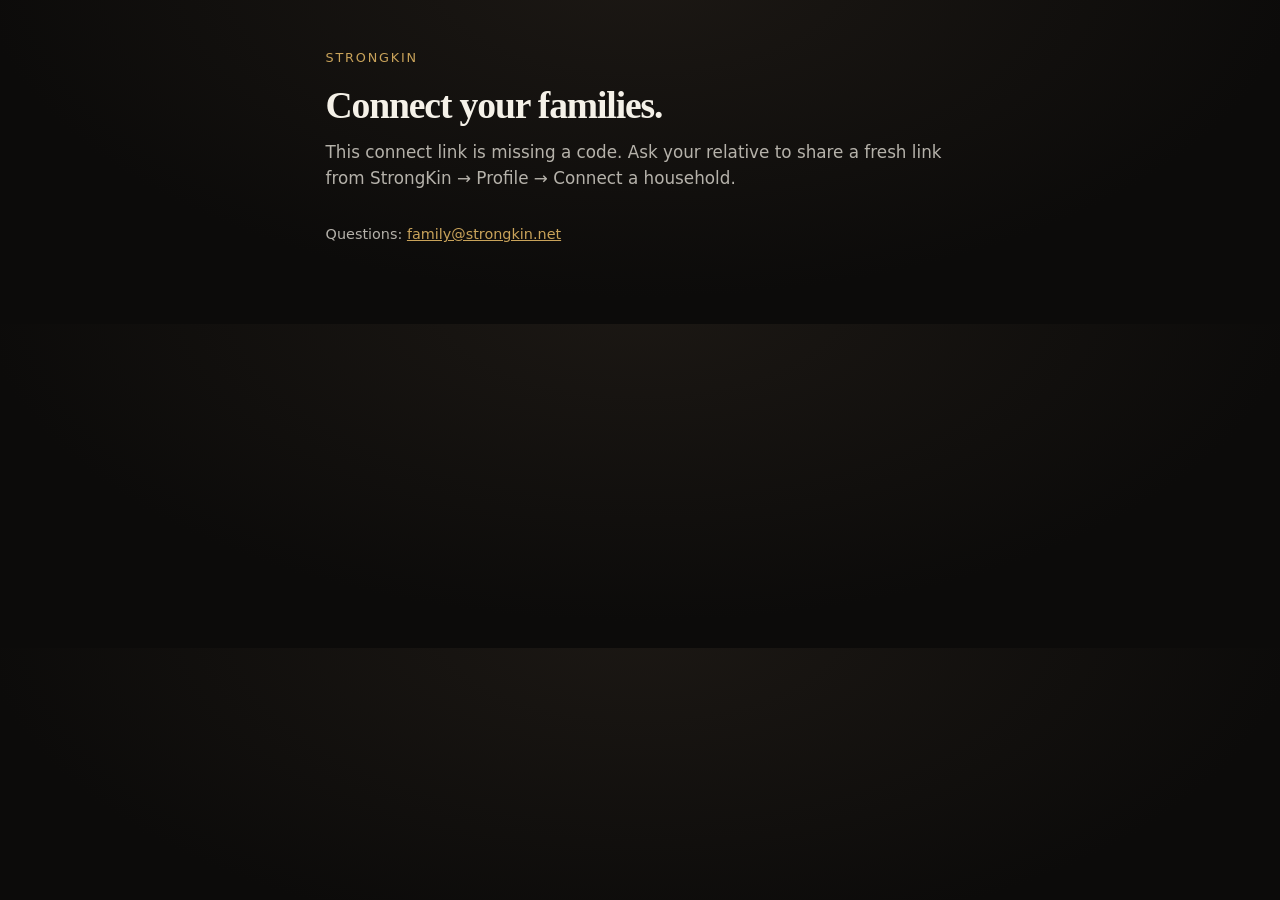
==== join.html @ 397c84c3 "Host the household connect (join) landing page at /join" ====
<!DOCTYPE html>
<html lang="en">
<head>
  <meta charset="utf-8" />
  <meta name="viewport" content="width=device-width, initial-scale=1" />
  <title>StrongKin — Connect families</title>
  <meta name="description" content="Connect your StrongKin household with another family." />
  <meta name="robots" content="noindex" />
  <!-- Moved from the Supabase `join` Edge Function: Supabase rewrites GET text/html on
       *.supabase.co to text/plain, so browsers showed raw markup. The function now
       302-redirects here with the same ?token=. Keep in sync with family-rgb/strongkin. -->
  <style>
    :root {
      --bg: #0c0b0a;
      --surface: #161412;
      --text: #f5f1e8;
      --muted: rgba(245, 241, 232, 0.72);
      --gold: #c9a35a;
      --rule: rgba(201, 163, 90, 0.28);
      --max: 42rem;
    }
    * { box-sizing: border-box; }
    html { color-scheme: dark; }
    body {
      margin: 0;
      font-family: system-ui, -apple-system, "Segoe UI", sans-serif;
      background: radial-gradient(1200px 600px at 50% -10%, #1c1814 0%, var(--bg) 55%);
      color: var(--text);
      line-height: 1.55;
    }
    .wrap { max-width: var(--max); margin: 0 auto; padding: 3rem 1.35rem 4rem; }
    .brand {
      font-size: 0.8rem;
      letter-spacing: 0.14em;
      text-transform: uppercase;
      color: var(--gold);
      margin: 0 0 1rem;
    }
    h1 {
      font-family: "Iowan Old Style", "Palatino Linotype", Palatino, Georgia, serif;
      font-weight: 700;
      font-size: clamp(1.85rem, 4vw, 2.35rem);
      letter-spacing: -0.03em;
      line-height: 1.15;
      margin: 0 0 0.75rem;
    }
    .lead { color: var(--muted); font-size: 1.05rem; margin: 0 0 1.5rem; }
    .status {
      font-family: system-ui, -apple-system, sans-serif;
      color: var(--muted);
      font-size: 0.95rem;
      margin: 0 0 1.5rem;
    }
    .step {
      background: var(--surface);
      border: 1px solid var(--rule);
      border-radius: 14px;
      padding: 1.1rem 1.15rem 1.2rem;
      margin: 0 0 0.85rem;
    }
    .step-num {
      font-family: system-ui, -apple-system, sans-serif;
      font-size: 0.75rem;
      letter-spacing: 0.1em;
      text-transform: uppercase;
      color: var(--gold);
      margin: 0 0 0.4rem;
    }
    .step h2 {
      font-family: system-ui, -apple-system, sans-serif;
      font-size: 1.05rem;
      margin: 0 0 0.45rem;
    }
    .step p {
      margin: 0 0 0.9rem;
      color: var(--muted);
      font-size: 0.95rem;
    }
    .btn {
      display: inline-block;
      font-family: system-ui, -apple-system, sans-serif;
      font-weight: 700;
      font-size: 0.95rem;
      padding: 0.75rem 1.15rem;
      border-radius: 12px;
      background: var(--gold);
      color: #0c0b0a !important;
      text-decoration: none !important;
      border: none;
      cursor: pointer;
    }
    .btn:hover { opacity: 0.92; text-decoration: none !important; }
    .btn-secondary {
      background: transparent;
      color: var(--gold) !important;
      border: 1px solid var(--rule);
    }
    .token-box {
      font-family: ui-monospace, SFMono-Regular, Menlo, monospace;
      font-size: 0.85rem;
      letter-spacing: 0.06em;
      word-break: break-all;
      background: #0c0b0a;
      border: 1px solid var(--rule);
      border-radius: 10px;
      padding: 0.75rem 0.85rem;
      color: var(--text);
      margin: 0 0 0.75rem;
    }
    .hidden { display: none !important; }
    .foot { margin-top: 2rem; color: var(--muted); font-size: 0.9rem; }
    .foot a { color: var(--gold); }
  </style>
</head>
<body>
  <main class="wrap">
    <p class="brand">StrongKin</p>
    <h1>Connect your families.</h1>

    <div id="missing" class="hidden">
      <p class="lead">This connect link is missing a code. Ask your relative to share a fresh link from StrongKin → Profile → Connect a household.</p>
      <p class="foot">Questions: <a href="mailto:family@strongkin.net">family@strongkin.net</a></p>
    </div>

    <div id="opening" class="hidden">
      <p class="lead">Opening StrongKin…</p>
      <p class="status">If nothing happens, install options will appear in a moment.</p>
    </div>

    <div id="fallback" class="hidden">
      <p class="lead">Install StrongKin, then connect your households with this same link.</p>

      <div class="step">
        <p class="step-num">Step 1</p>
        <h2>Get StrongKin</h2>
        <p>Install the beta on your iPhone via TestFlight.</p>
        <a class="btn" href="https://testflight.apple.com/join/8mdMA8gv">Get StrongKin</a>
      </div>

      <div class="step">
        <p class="step-num">Step 2</p>
        <h2>Already installed it?</h2>
        <p>Tap below to connect your families. Keep this page open — the connect code stays in the URL.</p>
        <p class="token-box" id="tokenDisplay"></p>
        <a class="btn btn-secondary" id="openAppBtn" href="strongkin://connect-household">Tap here to connect your families</a>
        <p class="status" style="margin-top: 0.85rem; margin-bottom: 0;">
          Or in StrongKin: Profile → Connect a household → paste the code from the URL after <code>token=</code>.
        </p>
      </div>

      <p class="foot">Questions: <a href="mailto:family@strongkin.net">family@strongkin.net</a></p>
    </div>
  </main>
  <script>
    (function () {
      var token = (new URLSearchParams(window.location.search).get('token') || '').trim();
      var missing = document.getElementById('missing');
      var opening = document.getElementById('opening');
      var fallback = document.getElementById('fallback');
      var openAppBtn = document.getElementById('openAppBtn');
      var tokenDisplay = document.getElementById('tokenDisplay');
      var OPEN_TIMEOUT_MS = 1600;

      function schemeUrl(t) {
        return 'strongkin://connect-household?token=' + encodeURIComponent(t);
      }

      function showFallback() {
        if (opening) opening.classList.add('hidden');
        if (fallback) fallback.classList.remove('hidden');
      }

      if (!token) {
        if (opening) opening.classList.add('hidden');
        if (fallback) fallback.classList.add('hidden');
        if (missing) missing.classList.remove('hidden');
        return;
      }

      var deepLink = schemeUrl(token);
      if (openAppBtn) openAppBtn.href = deepLink;
      if (tokenDisplay) tokenDisplay.textContent = token;

      if (opening) opening.classList.remove('hidden');
      if (fallback) fallback.classList.add('hidden');
      window.location.href = deepLink;
      window.setTimeout(showFallback, OPEN_TIMEOUT_MS);
    })();
  </script>
</body>
</html>
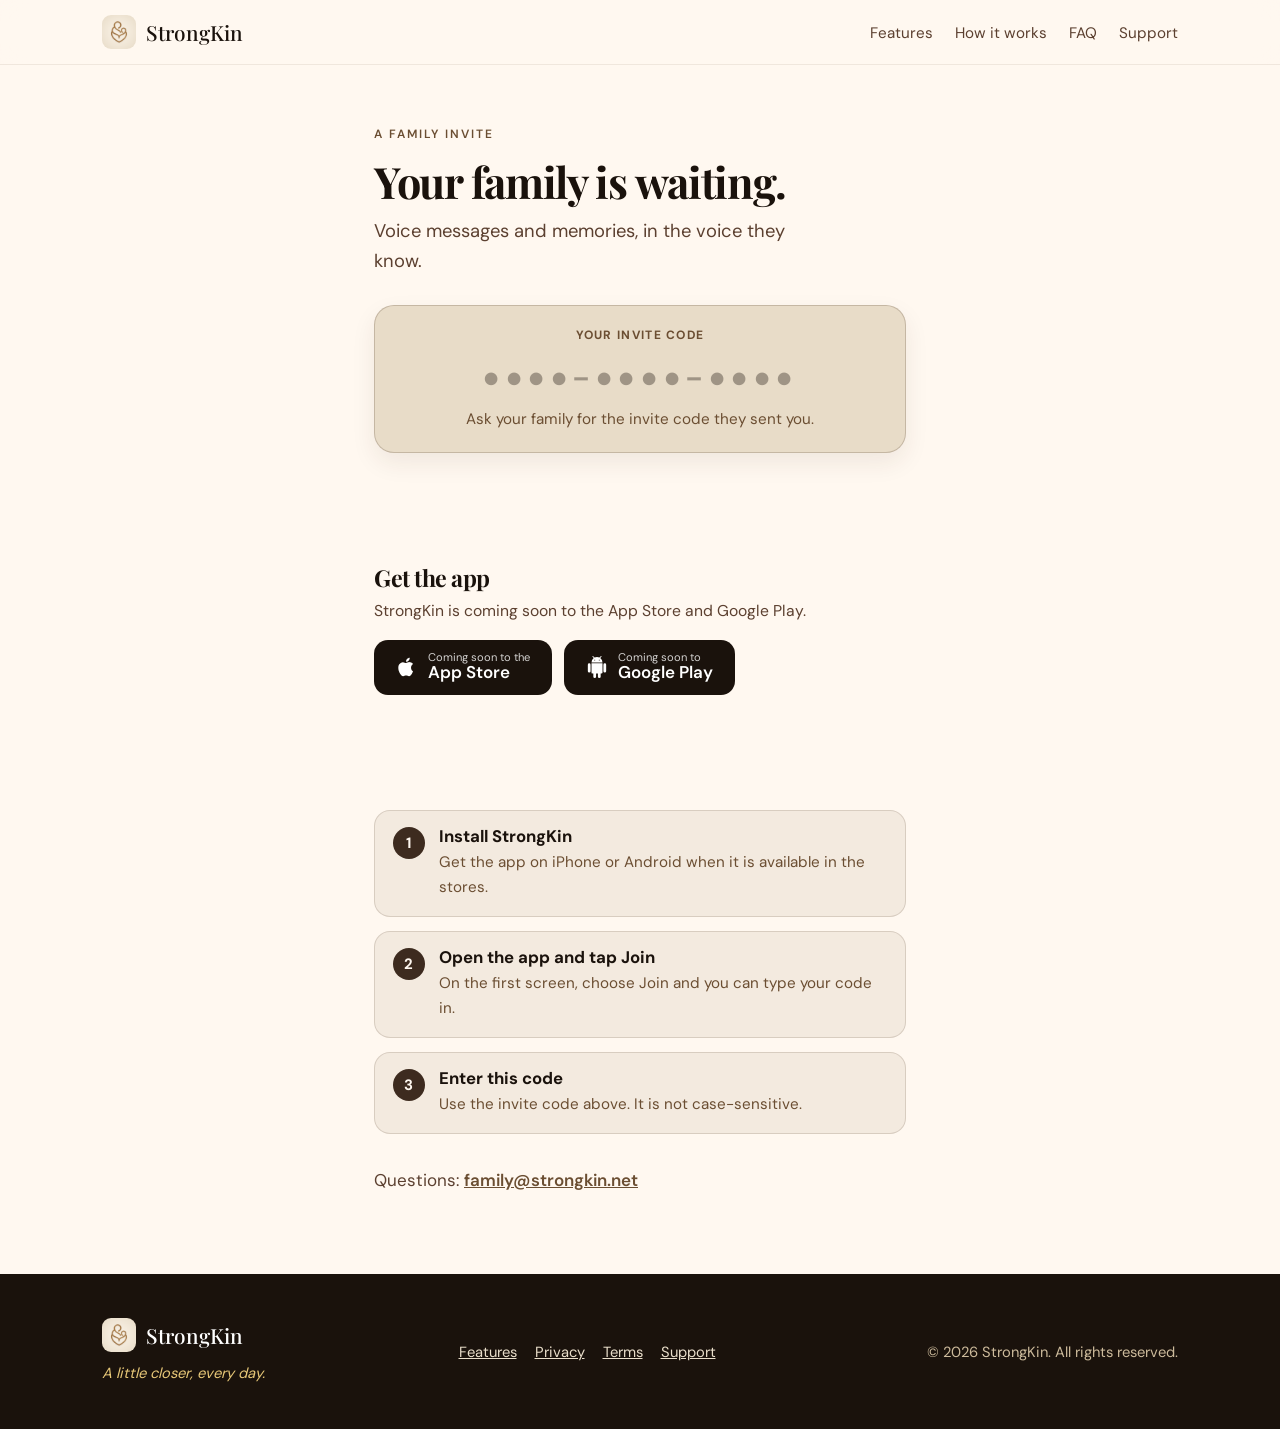
==== commit 5668f8f4: "Redesign /join as a family invite page and refresh app previews Turn /join into a family-invite land" ====
--- a/join.html
+++ b/join.html
@@ -1,190 +1,119 @@
-<!DOCTYPE html>
+<!doctype html>
 <html lang="en">
 <head>
-  <meta charset="utf-8" />
-  <meta name="viewport" content="width=device-width, initial-scale=1" />
-  <title>StrongKin — Connect families</title>
-  <meta name="description" content="Connect your StrongKin household with another family." />
-  <meta name="robots" content="noindex" />
-  <!-- Moved from the Supabase `join` Edge Function: Supabase rewrites GET text/html on
-       *.supabase.co to text/plain, so browsers showed raw markup. The function now
-       302-redirects here with the same ?token=. Keep in sync with family-rgb/strongkin. -->
-  <style>
-    :root {
-      --bg: #0c0b0a;
-      --surface: #161412;
-      --text: #f5f1e8;
-      --muted: rgba(245, 241, 232, 0.72);
-      --gold: #c9a35a;
-      --rule: rgba(201, 163, 90, 0.28);
-      --max: 42rem;
-    }
-    * { box-sizing: border-box; }
-    html { color-scheme: dark; }
-    body {
-      margin: 0;
-      font-family: system-ui, -apple-system, "Segoe UI", sans-serif;
-      background: radial-gradient(1200px 600px at 50% -10%, #1c1814 0%, var(--bg) 55%);
-      color: var(--text);
-      line-height: 1.55;
-    }
-    .wrap { max-width: var(--max); margin: 0 auto; padding: 3rem 1.35rem 4rem; }
-    .brand {
-      font-size: 0.8rem;
-      letter-spacing: 0.14em;
-      text-transform: uppercase;
-      color: var(--gold);
-      margin: 0 0 1rem;
-    }
-    h1 {
-      font-family: "Iowan Old Style", "Palatino Linotype", Palatino, Georgia, serif;
-      font-weight: 700;
-      font-size: clamp(1.85rem, 4vw, 2.35rem);
-      letter-spacing: -0.03em;
-      line-height: 1.15;
-      margin: 0 0 0.75rem;
-    }
-    .lead { color: var(--muted); font-size: 1.05rem; margin: 0 0 1.5rem; }
-    .status {
-      font-family: system-ui, -apple-system, sans-serif;
-      color: var(--muted);
-      font-size: 0.95rem;
-      margin: 0 0 1.5rem;
-    }
-    .step {
-      background: var(--surface);
-      border: 1px solid var(--rule);
-      border-radius: 14px;
-      padding: 1.1rem 1.15rem 1.2rem;
-      margin: 0 0 0.85rem;
-    }
-    .step-num {
-      font-family: system-ui, -apple-system, sans-serif;
-      font-size: 0.75rem;
-      letter-spacing: 0.1em;
-      text-transform: uppercase;
-      color: var(--gold);
-      margin: 0 0 0.4rem;
-    }
-    .step h2 {
-      font-family: system-ui, -apple-system, sans-serif;
-      font-size: 1.05rem;
-      margin: 0 0 0.45rem;
-    }
-    .step p {
-      margin: 0 0 0.9rem;
-      color: var(--muted);
-      font-size: 0.95rem;
-    }
-    .btn {
-      display: inline-block;
-      font-family: system-ui, -apple-system, sans-serif;
-      font-weight: 700;
-      font-size: 0.95rem;
-      padding: 0.75rem 1.15rem;
-      border-radius: 12px;
-      background: var(--gold);
-      color: #0c0b0a !important;
-      text-decoration: none !important;
-      border: none;
-      cursor: pointer;
-    }
-    .btn:hover { opacity: 0.92; text-decoration: none !important; }
-    .btn-secondary {
-      background: transparent;
-      color: var(--gold) !important;
-      border: 1px solid var(--rule);
-    }
-    .token-box {
-      font-family: ui-monospace, SFMono-Regular, Menlo, monospace;
-      font-size: 0.85rem;
-      letter-spacing: 0.06em;
-      word-break: break-all;
-      background: #0c0b0a;
-      border: 1px solid var(--rule);
-      border-radius: 10px;
-      padding: 0.75rem 0.85rem;
-      color: var(--text);
-      margin: 0 0 0.75rem;
-    }
-    .hidden { display: none !important; }
-    .foot { margin-top: 2rem; color: var(--muted); font-size: 0.9rem; }
-    .foot a { color: var(--gold); }
-  </style>
+  <meta charset="utf-8">
+  <meta name="viewport" content="width=device-width,initial-scale=1">
+  <title>StrongKin — Join your family</title>
+  <meta name="description" content="You’ve been invited to a StrongKin family. Install the app, tap Join, and enter your invite code.">
+  <meta name="robots" content="noindex">
+  <meta name="theme-color" content="#FFF8F0">
+  <link rel="canonical" href="https://www.strongkin.com/join">
+  <meta property="og:type" content="website">
+  <meta property="og:site_name" content="StrongKin">
+  <meta property="og:title" content="StrongKin — Join your family">
+  <meta property="og:description" content="You’ve been invited to a StrongKin family. Install the app, tap Join, and enter your invite code.">
+  <meta property="og:url" content="https://www.strongkin.com/join">
+  <meta property="og:image" content="https://www.strongkin.com/assets/img/og.jpg">
+  <meta name="twitter:card" content="summary_large_image">
+  <link rel="icon" type="image/png" sizes="32x32" href="assets/img/favicon-rr-32.png?v=3">
+  <link rel="icon" type="image/png" sizes="48x48" href="assets/img/favicon-rr-48.png?v=3">
+  <link rel="icon" type="image/png" sizes="192x192" href="assets/img/favicon-rr-192.png?v=3">
+  <link rel="apple-touch-icon" href="assets/img/icon-180.png">
+  <link rel="preload" href="assets/fonts/PlayfairDisplay_500Medium.woff" as="font" type="font/woff" crossorigin>
+  <link rel="stylesheet" href="assets/site.css">
+  <!-- Family invite landing. The join Edge Function still 302-redirects here with ?token=.
+       Display the code; do not auto-open the held-off household-connect deep link. -->
 </head>
-<body>
-  <main class="wrap">
-    <p class="brand">StrongKin</p>
-    <h1>Connect your families.</h1>
+<body class="join-page">
+  <a class="skip" href="#main">Skip to content</a>
+  <header class="top"><div class="wrap"><a class="brand" href="index.html"><img src="assets/img/icon-180.png" alt="" width="34" height="34">StrongKin</a>
+  <nav class="links" aria-label="Main"><a class="opt" href="index.html#features">Features</a><a class="opt" href="index.html#how">How it works</a><a href="index.html#faq">FAQ</a><a href="support.html">Support</a></nav></div></header>
 
-    <div id="missing" class="hidden">
-      <p class="lead">This connect link is missing a code. Ask your relative to share a fresh link from StrongKin → Profile → Connect a household.</p>
-      <p class="foot">Questions: <a href="mailto:family@strongkin.net">family@strongkin.net</a></p>
-    </div>
+  <main id="main" class="join-main">
+    <div class="wrap join-wrap">
+      <p class="eyebrow">A family invite</p>
+      <h1>Your family is waiting.</h1>
+      <p class="join-lead">Voice messages and memories, in the voice they know.</p>
 
-    <div id="opening" class="hidden">
-      <p class="lead">Opening StrongKin…</p>
-      <p class="status">If nothing happens, install options will appear in a moment.</p>
-    </div>
-
-    <div id="fallback" class="hidden">
-      <p class="lead">Install StrongKin, then connect your households with this same link.</p>
-
-      <div class="step">
-        <p class="step-num">Step 1</p>
-        <h2>Get StrongKin</h2>
-        <p>Install the beta on your iPhone via TestFlight.</p>
-        <a class="btn" href="https://testflight.apple.com/join/8mdMA8gv">Get StrongKin</a>
+      <div class="join-code-card">
+        <p class="join-code-label">Your invite code</p>
+        <p class="join-code" id="tokenDisplay">••••-••••-••••</p>
+        <p class="join-code-note" id="codeNote">Ask your family for the invite code they sent you.</p>
       </div>
 
-      <div class="step">
-        <p class="step-num">Step 2</p>
-        <h2>Already installed it?</h2>
-        <p>Tap below to connect your families. Keep this page open — the connect code stays in the URL.</p>
-        <p class="token-box" id="tokenDisplay"></p>
-        <a class="btn btn-secondary" id="openAppBtn" href="strongkin://connect-household">Tap here to connect your families</a>
-        <p class="status" style="margin-top: 0.85rem; margin-bottom: 0;">
-          Or in StrongKin: Profile → Connect a household → paste the code from the URL after <code>token=</code>.
-        </p>
-      </div>
+      <section class="join-get" aria-labelledby="get-app-heading">
+        <h2 id="get-app-heading">Get the app</h2>
+        <p class="join-soon-note">StrongKin is coming soon to the App Store and Google Play.</p>
+        <div class="badges">
+          <a class="badge-soon" href="https://apps.apple.com/app/id6790014699" aria-label="App Store listing — coming soon">
+            <svg viewBox="0 0 24 24" aria-hidden="true"><path d="M16.4 12.6c0-2.6 2.1-3.8 2.2-3.9-1.2-1.8-3.1-2-3.7-2-1.6-.2-3.1.9-3.9.9-.8 0-2-.9-3.4-.9-1.7 0-3.3 1-4.2 2.6-1.8 3.1-.5 7.7 1.3 10.2.8 1.2 1.8 2.6 3.1 2.5 1.3-.1 1.7-.8 3.2-.8s1.9.8 3.2.8c1.3 0 2.2-1.2 3-2.5 1-1.4 1.3-2.7 1.4-2.8-.1 0-2.2-.8-2.2-4.1zM13.9 4.9c.7-.8 1.2-2 1-3.1-1 0-2.2.7-2.9 1.5-.6.7-1.2 1.9-1 3 1.1.1 2.2-.6 2.9-1.4z"/></svg>
+            <span><small>Coming soon to the</small>App Store</span>
+          </a>
+          <a class="badge-soon" href="https://play.google.com/store/apps/details?id=com.strongkin.app" aria-label="Google Play listing — coming soon">
+            <svg viewBox="0 0 24 24" aria-hidden="true"><path d="M6 18c0 .55.45 1 1 1h1v3.5a1.5 1.5 0 003 0V19h2v3.5a1.5 1.5 0 003 0V19h1c.55 0 1-.45 1-1V8H6v10zM3.5 8A1.5 1.5 0 002 9.5v7a1.5 1.5 0 003 0v-7A1.5 1.5 0 003.5 8zm17 0A1.5 1.5 0 0019 9.5v7a1.5 1.5 0 003 0v-7A1.5 1.5 0 0020.5 8zm-4.97-5.84l1.3-1.3a.5.5 0 10-.71-.71l-1.48 1.48A5.9 5.9 0 0012 1c-.96 0-1.86.23-2.66.63L7.85.15a.5.5 0 10-.71.71l1.31 1.31A5.97 5.97 0 006 7h12a5.97 5.97 0 00-2.47-4.84zM10 5H9V4h1v1zm5 0h-1V4h1v1z"/></svg>
+            <span><small>Coming soon to</small>Google Play</span>
+          </a>
+        </div>
+      </section>
 
-      <p class="foot">Questions: <a href="mailto:family@strongkin.net">family@strongkin.net</a></p>
+      <ol class="join-steps">
+        <li>
+          <span class="join-step-num">1</span>
+          <div>
+            <h2>Install StrongKin</h2>
+            <p>Get the app on iPhone or Android when it is available in the stores.</p>
+          </div>
+        </li>
+        <li>
+          <span class="join-step-num">2</span>
+          <div>
+            <h2>Open the app and tap Join</h2>
+            <p>On the first screen, choose Join and you can type your code in.</p>
+          </div>
+        </li>
+        <li>
+          <span class="join-step-num">3</span>
+          <div>
+            <h2>Enter this code</h2>
+            <p>Use the invite code above. It is not case-sensitive.</p>
+          </div>
+        </li>
+      </ol>
+
+      <p class="join-foot">Questions: <a href="mailto:family@strongkin.net">family@strongkin.net</a></p>
     </div>
   </main>
+
+  <footer><div class="wrap"><div><a class="brand" href="index.html"><img src="assets/img/icon-180.png" alt="" width="34" height="34">StrongKin</a><p style="margin:.6em 0 0"><em style="color:#E8C878">A little closer, every day.</em></p></div>
+  <nav aria-label="Footer"><a href="index.html#features">Features</a><a href="privacy.html">Privacy</a><a href="terms.html">Terms</a><a href="support.html">Support</a></nav><p style="margin:0">&copy; 2026 StrongKin. All rights reserved.</p></div></footer>
+  <script src="assets/site.js" defer></script>
   <script>
     (function () {
-      var token = (new URLSearchParams(window.location.search).get('token') || '').trim();
-      var missing = document.getElementById('missing');
-      var opening = document.getElementById('opening');
-      var fallback = document.getElementById('fallback');
-      var openAppBtn = document.getElementById('openAppBtn');
-      var tokenDisplay = document.getElementById('tokenDisplay');
-      var OPEN_TIMEOUT_MS = 1600;
+      var raw = (new URLSearchParams(window.location.search).get('token') || '').trim();
+      var display = document.getElementById('tokenDisplay');
+      var note = document.getElementById('codeNote');
+      var card = document.querySelector('.join-code-card');
 
-      function schemeUrl(t) {
-        return 'strongkin://connect-household?token=' + encodeURIComponent(t);
+      function formatInviteCode(value) {
+        var chars = String(value || '').toUpperCase().replace(/[^A-Z0-9]/g, '');
+        if (!chars) return '';
+        var groups = [];
+        for (var i = 0; i < chars.length; i += 4) groups.push(chars.slice(i, i + 4));
+        return groups.join('-');
       }
 
-      function showFallback() {
-        if (opening) opening.classList.add('hidden');
-        if (fallback) fallback.classList.remove('hidden');
-      }
-
-      if (!token) {
-        if (opening) opening.classList.add('hidden');
-        if (fallback) fallback.classList.add('hidden');
-        if (missing) missing.classList.remove('hidden');
+      if (!raw) {
+        if (display) display.textContent = '••••-••••-••••';
+        if (note) note.textContent = 'Ask your family for the invite code they sent you.';
+        if (card) card.classList.add('is-empty');
         return;
       }
 
-      var deepLink = schemeUrl(token);
-      if (openAppBtn) openAppBtn.href = deepLink;
-      if (tokenDisplay) tokenDisplay.textContent = token;
-
-      if (opening) opening.classList.remove('hidden');
-      if (fallback) fallback.classList.add('hidden');
-      window.location.href = deepLink;
-      window.setTimeout(showFallback, OPEN_TIMEOUT_MS);
+      var compact = raw.toUpperCase().replace(/[^A-Z0-9]/g, '');
+      var shown = compact.length >= 8 && compact.length <= 16 ? formatInviteCode(raw) : raw;
+      if (display) display.textContent = shown;
+      if (note) note.textContent = 'Keep this page handy — you’ll type this code in the app.';
+      if (card) card.classList.remove('is-empty');
     })();
   </script>
 </body>
--- a/assets/site.css
+++ b/assets/site.css
@@ -0,0 +1,309 @@
+@font-face{font-family:"Playfair Display";src:url(fonts/PlayfairDisplay_500Medium.woff) format("woff");font-weight:500;font-display:swap}
+@font-face{font-family:"Playfair Display";src:url(fonts/PlayfairDisplay_500Medium_Italic.woff) format("woff");font-weight:500;font-style:italic;font-display:swap}
+@font-face{font-family:"DM Sans";src:url(fonts/DMSans_400Regular.woff) format("woff");font-weight:400;font-display:swap}
+@font-face{font-family:"DM Sans";src:url(fonts/DMSans_600SemiBold.woff) format("woff");font-weight:600;font-display:swap}
+:root{--cream:#FFF8F0;--paper:#F3EADF;--sand:#E8DCC8;--brown:#6B4E32;--cocoa:#3D2818;--ink:#1A120C;--gold:#C9A84C;--gold-l:#E8C878;--muted:#5C4030;--r:22px}
+*{box-sizing:border-box}html{scroll-behavior:smooth}
+body{margin:0;background:var(--cream);color:var(--cocoa);font:400 17px/1.65 "DM Sans",system-ui,sans-serif;-webkit-font-smoothing:antialiased}
+img{max-width:100%;height:auto;display:block}
+h1,h2,h3{font-family:"Playfair Display",Georgia,serif;font-weight:500;color:var(--ink);line-height:1.15;margin:0 0 .5em}
+h1{font-size:clamp(2.4rem,6vw,4rem)}h2{font-size:clamp(1.9rem,4vw,2.7rem)}h3{font-size:1.3rem}
+em{font-style:italic;color:var(--brown)}
+a{color:var(--brown)}a:focus-visible,button:focus-visible,summary:focus-visible{outline:3px solid var(--gold);outline-offset:3px;border-radius:6px}
+.wrap{max-width:1120px;margin:0 auto;padding:0 22px}
+.skip{position:absolute;left:-999px}.skip:focus{left:12px;top:12px;background:#fff;padding:8px 12px;z-index:9}
+header.top{position:sticky;top:0;z-index:5;background:rgba(255,248,240,.88);backdrop-filter:blur(12px);border-bottom:1px solid rgba(107,78,50,.1)}
+header.top .wrap{display:flex;align-items:center;justify-content:space-between;height:64px}
+.brand{display:flex;gap:10px;align-items:center;text-decoration:none;color:var(--ink);font:500 1.3rem "Playfair Display",serif}
+.brand img{width:34px;height:34px;border-radius:9px}
+nav.links a{margin-left:22px;text-decoration:none;font-size:.95rem;color:var(--muted)}
+nav.links a:hover{color:var(--ink)}
+@media(max-width:700px){nav.links a.opt{display:none}}
+.eyebrow{text-transform:uppercase;letter-spacing:.16em;font-size:.75rem;font-weight:600;color:var(--brown)}
+.btn{display:inline-flex;align-items:center;gap:10px;background:var(--ink);color:#fff;text-decoration:none;padding:12px 22px;border-radius:14px;font-weight:600;transition:transform .2s}
+.btn:hover{transform:translateY(-2px)}
+.btn svg{width:22px;height:22px;fill:#fff}.btn small{display:block;font-size:.7rem;font-weight:400;opacity:.8;line-height:1}.btn span{line-height:1.15;text-align:left}
+.hero{padding:56px 0 72px;background:radial-gradient(ellipse at 80% 20%,#F7E7C6 0,transparent 60%)}
+.hero .wrap{display:grid;grid-template-columns:1.05fr .95fr;gap:48px;align-items:center}
+.hero p.lead{font-size:1.2rem;color:var(--muted);max-width:32em}
+.hero .tag{font:italic 500 1.35rem "Playfair Display",serif;color:var(--brown);margin:0 0 18px}
+.hero-art{position:relative}
+.hero-art .photo{border-radius:28px;box-shadow:0 30px 60px -20px rgba(61,40,24,.45);aspect-ratio:4/5;object-fit:cover;width:82%;margin-left:auto}
+.hero-art .phone-slot .phone{width:280px}@media(max-width:860px){.hero-art .phone-slot{transform:scale(.6)!important}}
+@media(max-width:860px){.hero .wrap{grid-template-columns:1fr}.hero-art{max-width:460px;margin:20px auto 0}}
+section{padding:80px 0}
+.center{text-align:center;max-width:640px;margin:0 auto 44px}
+.center p{color:var(--muted)}
+.intro{background:var(--paper)}
+.split{display:grid;grid-template-columns:1fr 1fr;gap:48px;align-items:center}
+.split img{border-radius:var(--r);box-shadow:0 20px 40px -20px rgba(61,40,24,.4)}
+@media(max-width:800px){.split{grid-template-columns:1fr}}
+.grid{display:grid;grid-template-columns:repeat(auto-fit,minmax(260px,1fr));gap:20px}
+.card{background:#fff;border:1px solid rgba(107,78,50,.12);border-radius:var(--r);padding:26px;box-shadow:0 8px 24px -18px rgba(61,40,24,.4)}
+.card .ic{width:44px;height:44px;border-radius:50%;background:linear-gradient(135deg,var(--gold-l),var(--gold));display:grid;place-items:center;margin-bottom:14px;font-size:20px}
+.card p{margin:0;color:var(--muted);font-size:.98rem}
+.card.img{padding:0;overflow:hidden}.card.img img{aspect-ratio:3/2;object-fit:cover;width:100%}.card.img div{padding:22px 24px}
+.steps{counter-reset:s;display:grid;grid-template-columns:repeat(auto-fit,minmax(240px,1fr));gap:28px;list-style:none;padding:0;margin:0}
+.steps li{counter-increment:s;padding-top:8px}
+.steps li::before{content:counter(s);display:grid;place-items:center;width:46px;height:46px;border-radius:50%;border:1.5px solid var(--gold);font:500 1.3rem "Playfair Display",serif;color:var(--brown);margin-bottom:14px}
+.steps p{color:var(--muted);margin:0}
+.dark{background:linear-gradient(180deg,#2A1E14,#1A120C);color:#EADFCB}
+.dark h2,.dark h3{color:#FFF8F0}.dark .center p{color:#CDBB9C}.dark .eyebrow{color:var(--gold-l)}
+.phones{display:flex;gap:34px;justify-content:center;flex-wrap:wrap}
+.phones figure{margin:0;text-align:center}.phones figcaption{margin-top:16px;color:#CDBB9C;font-size:.92rem}
+/* phone frame */
+.phone{width:280px;aspect-ratio:9/19.5;border-radius:44px;background:#0b0806;padding:10px;box-shadow:0 30px 60px -20px rgba(0,0,0,.6),inset 0 0 0 2px #3a2c20}
+.screen{position:relative;height:100%;border-radius:35px;overflow:hidden;background:var(--cream);color:var(--cocoa);font-size:12px;line-height:1.4;text-align:left}
+.screen .island{position:absolute;top:9px;left:50%;transform:translateX(-50%);width:84px;height:24px;background:#000;border-radius:14px;z-index:3}
+.screen .sb{display:flex;justify-content:space-between;padding:12px 24px 0;font-weight:600;font-size:12px;height:40px;position:relative;z-index:2}
+.screen .pad{padding:4px 16px}
+.screen h4{font:500 20px "Playfair Display",serif;margin:2px 0 10px;color:var(--ink)}
+.screen .sm{font-size:10px;letter-spacing:.12em;text-transform:uppercase;color:var(--brown);font-weight:600}
+.mcard{background:#fff;border-radius:16px;overflow:hidden;box-shadow:0 6px 16px -10px rgba(61,40,24,.5);margin-bottom:10px}
+.mcard img{width:100%;height:96px;object-fit:cover}
+.mcard .b{padding:9px 11px}.mcard .t{font:500 14px "Playfair Display",serif;color:var(--ink)}
+.pill{display:inline-block;background:var(--ink);color:#fff;border-radius:20px;padding:5px 12px;font-size:10.5px;font-weight:600;margin-top:6px}
+.row{display:flex;gap:8px;align-items:center;background:#fff;border-radius:14px;padding:8px 10px;margin-bottom:8px;box-shadow:0 4px 12px -10px rgba(61,40,24,.6)}
+.row img{width:38px;height:38px;border-radius:10px;object-fit:cover}
+.play{width:26px;height:26px;border-radius:50%;background:var(--gold);display:grid;place-items:center;color:#fff;font-size:10px;margin-left:auto;flex:none}
+.wave{display:flex;gap:2px;align-items:center;height:16px}.wave i{width:2px;background:var(--brown);border-radius:2px;opacity:.6}
+.tabbar{position:absolute;bottom:0;left:0;right:0;height:58px;background:rgba(255,248,240,.96);border-top:1px solid #eadfcb;display:flex;justify-content:space-around;align-items:center;font-size:9.5px;color:#9a8466}
+.tabbar b{color:var(--ink);font-weight:600}
+.hdr{position:relative;height:150px;margin-top:-40px}.hdr img{width:100%;height:100%;object-fit:cover}
+.hdr::after{content:"";position:absolute;inset:0;background:linear-gradient(180deg,rgba(0,0,0,.05),rgba(255,248,240,1))}
+.hdr h4{position:absolute;bottom:4px;left:16px;z-index:2}
+.ow{display:grid;grid-template-columns:1fr 1fr;gap:8px}
+.ow div{background:#fff;border-radius:14px;overflow:hidden;font:500 12px "Playfair Display",serif;color:var(--ink);box-shadow:0 4px 12px -10px rgba(61,40,24,.6)}
+.ow img{height:70px;width:100%;object-fit:cover}.ow span{display:block;padding:6px 8px}
+/* faq */
+details{border-bottom:1px solid rgba(107,78,50,.18);padding:18px 0}
+summary{cursor:pointer;font:500 1.15rem "Playfair Display",serif;color:var(--ink);list-style:none;display:flex;justify-content:space-between;gap:12px}
+summary::after{content:"+";color:var(--gold);font-size:1.4rem;line-height:1}details[open] summary::after{content:"–"}
+details p{color:var(--muted);margin:.7em 0 0}
+.faq{max-width:760px;margin:0 auto}
+.cta{text-align:center;background:var(--paper)}
+.cta img{width:84px;margin:0 auto 18px;border-radius:20px;box-shadow:0 12px 24px -12px rgba(61,40,24,.5)}
+footer{background:var(--ink);color:#CDBB9C;padding:44px 0;font-size:.92rem}
+footer .wrap{display:flex;flex-wrap:wrap;gap:20px;justify-content:space-between;align-items:center}
+footer a{color:#EADFCB;margin-right:18px}footer .brand{color:#fff}
+.doc{max-width:760px;margin:0 auto;padding:56px 22px 80px}
+.doc h2{font-size:1.6rem;margin-top:1.8em}.doc li{margin-bottom:.4em}
+.reveal{opacity:0;transform:translateY(18px);transition:opacity .8s ease,transform .8s ease}.reveal.in{opacity:1;transform:none}
+@media(prefers-reduced-motion:reduce){.reveal{opacity:1;transform:none;transition:none}html{scroll-behavior:auto}}
+/* === accurate app mockups (393x852pt, warm mocha) === */
+@font-face{font-family:"DM Sans";src:url(fonts/DMSans_500Medium.woff) format("woff");font-weight:500;font-display:swap}
+@font-face{font-family:"DM Sans";src:url(fonts/DMSans_700Bold.woff) format("woff");font-weight:700;font-display:swap}
+@font-face{font-family:"Playfair Display";src:url(fonts/PlayfairDisplay_700Bold.woff) format("woff");font-weight:700;font-display:swap}
+@font-face{font-family:"Playfair Display";src:url(fonts/PlayfairDisplay_700Bold_Italic.woff) format("woff");font-weight:700;font-style:italic;font-display:swap}
+@font-face{font-family:"Playfair Display";src:url(fonts/PlayfairDisplay_800ExtraBold.woff) format("woff");font-weight:800;font-display:swap}
+.screen{background:#E8DCC8}
+.app{position:absolute;top:0;left:0;width:393px;height:852px;transform:scale(.6616);transform-origin:0 0;background:#E8DCC8;color:#1A120C;font-family:"DM Sans",sans-serif;overflow:hidden;line-height:1.3}
+.app img{display:block;max-width:none}
+.app .sb{position:relative;z-index:8;height:54px;display:flex;align-items:center;justify-content:space-between;padding:6px 34px 0 46px;font:600 17px "DM Sans";color:#1A120C}
+.app .isl{position:absolute;left:50%;top:11px;transform:translateX(-50%);width:124px;height:36px;border-radius:20px;background:#000}
+.app .sbr{display:flex;align-items:flex-end;gap:2px}.app .sbr i{width:3.5px;background:currentColor;border-radius:1px}.app .sbr i:nth-child(1){height:5px}.app .sbr i:nth-child(2){height:7px}.app .sbr i:nth-child(3){height:9px}.app .sbr i:nth-child(4){height:11px}
+.app .batt{display:inline-block;margin-left:6px;width:25px;height:12px;border:1.5px solid currentColor;border-radius:4px;opacity:.9;background:linear-gradient(90deg,currentColor 78%,transparent 78%) content-box;padding:1.5px}
+.home .sb,.home .sb.light{color:#FFF8F0}
+/* capsule tab bar — adult 320×48, icons only, fully opaque */
+.cap{position:absolute;left:50%;bottom:38px;transform:translateX(-50%);width:320px;z-index:6}
+.cap-in{display:flex;align-items:center;justify-content:space-around;padding:0 8px;height:48px;min-height:48px;border-radius:24px;background:#F3EADF;border:1px solid #BDB0A2;box-shadow:0 8px 18px rgba(0,0,0,.18)}
+.ct{flex:1;display:flex;align-items:center;justify-content:center;color:#4A3828;padding:0}
+.cdot{width:25px;height:25px;display:flex;align-items:center;justify-content:center}
+.ct.on{color:#1A120C}
+.ct.on .ski{fill:currentColor}
+.cl{display:none}
+/* home */
+.h-photo{position:absolute;left:0;top:0;width:393px;height:750px;object-fit:cover;object-position:50% 30%}
+.h-scrim{position:absolute;left:0;top:0;width:393px;height:752px;background:linear-gradient(rgba(0,0,0,.16) 0%,rgba(0,0,0,0) 12%,rgba(0,0,0,0) 42%,rgba(0,0,0,.24) 47%,rgba(0,0,0,.52) 52%,rgba(0,0,0,.6) 70%,rgba(0,0,0,.6) 88%,#E8DCC8 100%)}
+.h-top{position:relative;z-index:2;display:flex;justify-content:space-between;align-items:center;padding:6px 20px 0}
+.lock{display:flex;align-items:center;gap:8px;font:700 22px "Playfair Display";color:#FFF8F0}.lock img{width:28px;height:28px;border-radius:8px}.lock .strong{color:#FFF8F0}.lock .kin{color:#D8B15A}
+.h-right{display:flex;gap:10px}.bell{width:42px;height:42px;border-radius:21px;background:rgba(0,0,0,.32);border:1px solid rgba(255,248,240,.28);display:flex;align-items:center;justify-content:center;flex:none}.bell.on-page{background:#5C4C3C}
+.av{width:42px;height:42px;border-radius:21px;border:1.5px solid #D8B15A;overflow:hidden}.av img,.cav img,.fav img,.evf img,.pf img{width:100%;height:100%;object-fit:cover}
+.chip-wrap{position:relative;z-index:2;display:flex;justify-content:center;margin:12px 20px 0}.chip{display:inline-flex;align-items:center;gap:8px;padding:5px 12px 5px 4px;border-radius:999px;background:rgba(0,0,0,.42);font:600 14px "DM Sans";color:#FFF8F0}.chip b{opacity:.8}
+.cav{width:26px;height:26px;border-radius:13px;overflow:hidden}
+.h-copy{position:absolute;z-index:2;left:20px;right:20px;top:396px;text-align:center}
+.greet{font:600 14px "DM Sans";color:rgba(255,248,240,.82)}
+.hl{font:800 34px/1.15 "Playfair Display";color:#FFF8F0;margin:6px 0 8px;text-shadow:0 1px 6px rgba(0,0,0,.35)}
+.hs{font:500 14px "DM Sans";color:rgba(255,248,240,.74)}
+.microw{position:absolute;z-index:2;left:0;right:0;top:516px;display:flex;align-items:center;justify-content:center;gap:16px}
+.wv{display:flex;align-items:center;gap:5px;height:44px}.wv i{width:3px;border-radius:2px;background:rgba(255,248,240,.7)}
+.ring{padding:4px;border-radius:50%;border:1px solid rgba(74,52,32,.32);box-shadow:0 0 0 10px rgba(220,196,160,.14),0 0 40px rgba(216,177,90,.35)}
+.micb{width:140px;height:140px;border-radius:50%;background:linear-gradient(160deg,#DCC4A0,#6B4E32 60%,#3D2A18);display:flex;align-items:center;justify-content:center;box-shadow:inset 0 2px 0 rgba(255,248,240,.35)}
+.micb .ski{stroke:#3D2B1F}
+.leave{position:absolute;z-index:2;left:0;right:0;top:680px;text-align:center;font:600 14px "DM Sans";color:#FFF8F0}
+.choose{position:absolute;z-index:2;left:0;right:0;top:702px;text-align:center;font:400 12px "DM Sans";color:rgba(255,248,240,.78);text-decoration:underline}
+/* messages */
+.m-hero{position:relative;height:270px;overflow:hidden}.m-hero>img{position:absolute;inset:0;width:100%;height:100%;object-fit:cover}
+.m-scrim{position:absolute;inset:0;background:linear-gradient(rgba(11,11,11,.45),rgba(11,11,11,.15) 40%,rgba(11,11,11,.55))}
+.m-brand,.m-low{position:relative;z-index:2;padding:0 20px}
+.pt{font:800 34px "Playfair Display";color:#FFF8F0;text-shadow:0 1px 4px rgba(0,0,0,.4)}.ps{font:600 15px "DM Sans";color:rgba(255,248,240,.86)}
+.m-brand{padding-top:14px}.m-low{margin-top:22px}.mt{font:800 28px "Playfair Display";color:#FFF8F0;text-shadow:0 1px 4px rgba(0,0,0,.4)}.ms{font:600 15px/1.35 "DM Sans";color:#FFF8F0;margin-top:4px}
+.m-body{padding:16px 20px}
+.rec{min-height:50px;border-radius:14px;background:#3D2B1F;color:#FFF8F0;display:flex;align-items:center;justify-content:center;gap:8px;font:700 16px "DM Sans";letter-spacing:-.2px}
+.flt{display:flex;justify-content:center;gap:22px;margin:14px 0 18px}.flt span{min-width:72px;text-align:center;font:500 15px "DM Sans";color:rgba(74,56,40,.72)}.flt i{display:block;margin:6px auto 0;width:18px;height:2px;border-radius:1px}.flt .on{font-weight:600;color:#1A120C}.flt .on i{background:#6B4E32}
+.sh{display:flex;justify-content:space-between;align-items:flex-start;margin-bottom:10px}.st{font:700 22px "Playfair Display"}.sl{font:500 14px "DM Sans";color:rgba(74,56,40,.72);margin-top:2px;max-width:270px}.lk{font:600 13px "DM Sans";color:#6B4E32;margin-top:6px;white-space:nowrap}
+.rail{display:flex;gap:12px;margin-bottom:20px;width:520px}
+.rt{position:relative;width:188px;height:208px;border-radius:14px;overflow:hidden;border:1px solid rgba(74,52,32,.32);flex:none}.rt img,.ctile img{position:absolute;inset:0;width:100%;height:100%;object-fit:cover}
+.rt-g{position:absolute;inset:0;background:linear-gradient(transparent 35%,rgba(12,8,4,.55) 65%,rgba(8,5,2,.88))}
+.rt-b{position:absolute;top:10px;right:10px;padding:5px 8px;border-radius:999px;background:rgba(30,20,12,.55);border:1px solid rgba(74,52,32,.32);font:600 9px "DM Sans";color:#D8B15A}
+.rt-p{position:absolute;left:72px;top:50px;width:44px;height:44px;border-radius:22px;background:#6B4E32;border:2px solid rgba(255,248,240,.35);display:flex;align-items:center;justify-content:center}
+.rt-f{position:absolute;left:12px;right:12px;bottom:10px}.rt-f b{display:block;font:700 13px "DM Sans";color:#FFF8F0}.rt-f span{font:500 10px "DM Sans";color:rgba(255,248,240,.78)}
+.ctile{position:relative;width:118px;height:168px;border-radius:14px;overflow:hidden;flex:none}.ctile b{position:absolute;left:10px;right:10px;bottom:10px;font:700 15px "Playfair Display";color:#FFF8F0}
+/* family + journal */
+.pg{padding:14px 20px 0;display:flex;flex-direction:column;gap:28px}
+.fh{display:flex;justify-content:space-between;align-items:flex-start;gap:16px}.ft{font:700 40px/46px "Playfair Display";letter-spacing:-.6px}.fs{font:400 16px/22px "DM Sans";color:rgba(74,56,40,.72);margin-top:4px}
+.fav{width:48px;height:48px;border-radius:24px;overflow:hidden;flex:none;border:1px solid rgba(74,52,32,.32)}
+.card{background:#E2D2BC;border-radius:22px;border:1px solid rgba(74,52,32,.32);overflow:hidden;box-shadow:0 6px 14px rgba(61,43,31,.12)}
+.mh{position:relative;height:200px;background:#D6C4AA}.mh img{width:100%;height:100%;object-fit:cover}
+.mchip{position:absolute;left:14px;bottom:14px;background:rgba(30,20,12,.62);border-radius:12px;padding:6px 10px;font:700 11px "DM Sans";letter-spacing:1.2px;color:#FFF8F0}.mchip-inline{font:700 11px/1 "DM Sans";letter-spacing:1.1px;color:#6B4E32;margin-bottom:8px}
+.mb{padding:16px 18px 18px}.mtt{font:700 26px/32px "Playfair Display";letter-spacing:-.4px}.mp{margin-top:8px;font:italic 700 17px/24px "Playfair Display";color:rgba(74,56,40,.72)}
+.cap-btn,.spk{margin-top:14px;min-height:52px;border-radius:26px;background:#3D2B1F;border:1px solid rgba(74,52,32,.32);display:flex;align-items:center;justify-content:center;gap:8px;font:600 16px "DM Sans";color:#FFF8F0}
+.sec{display:flex;flex-direction:column;gap:14px}.sh2{display:flex;justify-content:space-between;align-items:center}.s2{font:700 24px/30px "Playfair Display";letter-spacing:-.35px}.s3{font:700 28px/34px "Playfair Display";letter-spacing:-.35px}.lk2{font:600 15px "DM Sans";color:#6B4E32}
+.kk{font:700 12px "DM Sans";letter-spacing:1.4px;color:#8A6A44;margin-bottom:-6px}.wl{font:600 16px "DM Sans";color:#3D2B1F;text-align:center;padding:12px;border:1.5px dashed rgba(184,146,90,.6);border-radius:16px}
+.ev{min-height:80px;padding:14px 16px;display:flex;align-items:center;gap:12px}.evf{width:52px;height:52px;border-radius:26px;overflow:hidden;border:1px solid rgba(74,52,32,.32);flex:none}
+.evc{flex:1;min-width:0;display:flex;flex-direction:column;gap:2px}.evc b{font:700 18px/23px "Playfair Display"}.evc span{font:500 14px/20px "DM Sans";color:rgba(74,56,40,.72)}
+.lv{display:flex;align-items:center;gap:6px;background:#3D2B1F;border-radius:20px;padding:0 14px;min-height:40px;font:600 14px "DM Sans";color:#FFF8F0}
+.tiles{display:flex;gap:12px}.tl{flex:1;display:flex;flex-direction:column;gap:8px}.tp{position:relative;height:168px}.tp img{width:100%;height:100%;object-fit:cover}
+.tf{position:absolute;inset:0;background:linear-gradient(rgba(30,20,12,0) 35%,rgba(30,20,12,.82))}.tx{position:absolute;left:12px;right:12px;bottom:14px}.tx b{display:block;font:700 22px/26px "Playfair Display";color:#FFF8F0}.tx span{font:500 12.5px "DM Sans";color:rgba(255,248,240,.86)}
+.tc{font:500 13px "DM Sans";color:rgba(74,56,40,.72);text-align:center}
+.past{min-height:64px;padding:12px 14px;display:flex;align-items:center;gap:12px}.pf{width:36px;height:36px;border-radius:18px;overflow:hidden;border:2px solid #E2D2BC;flex:none}.pf.o{margin-left:-22px}
+.past .evc b{font-size:17px}.past .evc span{font-size:13px}
+.j{gap:22px}.lockr{margin-top:-14px;display:flex;align-items:center;gap:6px;font:400 15px "DM Sans";color:rgba(74,56,40,.72)}
+.capc{padding:18px}.ctt{font:700 26px/32px "Playfair Display";letter-spacing:-.3px}.cs{font:400 16px/22px "DM Sans";color:rgba(74,56,40,.72);margin:8px 0 0}
+.sec2{display:flex;gap:10px;margin-top:12px}.sec2 span{flex:1;height:48px;border-radius:24px;border:1px solid rgba(74,52,32,.32);background:#E8DCC8;display:flex;align-items:center;justify-content:center;gap:6px;font:600 15px "DM Sans"}
+.j .sec{gap:12px}.mrow{border-radius:18px;padding:12px;display:flex;align-items:center;gap:12px}.th{width:56px;height:56px;border-radius:14px;object-fit:cover;flex:none}
+.mrow .evc b{font-size:17px;line-height:22px}.mrow .evc span{font-size:13px}.pb{width:36px;height:36px;border-radius:18px;background:rgba(107,78,50,.14);display:flex;align-items:center;justify-content:center;flex:none}
+.book{border-radius:18px;min-height:96px;padding:12px 14px;display:flex;align-items:center;gap:12px}.ba{width:108px;height:81px;object-fit:contain;flex:none}
+.book .evc b{font-size:17px}.book .evc span{font-size:14px;line-height:19px}
+.phones{gap:24px;flex-wrap:wrap}.phones .phone{width:236px}.phones .app{transform:scale(.5496)}
+.phone{aspect-ratio:auto}.screen{height:auto;aspect-ratio:393/852}
+
+/* Messages — compact header, full-row inbox, collections grid (no photo hero, no Birthday tile) */
+.msg .sb{color:#1A120C;background:#E8DCC8}
+.msg-pg{padding:8px 0 0;display:flex;flex-direction:column;gap:0}
+.msg-head{display:flex;align-items:center;justify-content:space-between;padding:6px 16px 8px;min-height:54px}
+.maya-chip{display:inline-flex;align-items:center;gap:7px;background:rgba(61,43,31,.08);border-radius:18px;padding:4px 10px 4px 4px;font:600 14px "DM Sans";color:#1A120C}
+.maya-chip .caret,.chip .caret{font-size:9px;opacity:.7;margin-left:1px;font-weight:700}
+.msg-title-row{display:flex;align-items:center;justify-content:space-between;padding:4px 16px 0}
+.pageTitle{font:700 32px/40px "Playfair Display";letter-spacing:-.5px;color:#1A120C}
+.rec-txt{font:600 15px "DM Sans";color:#6B4E32;padding:8px 4px}
+.msg .flt{justify-content:flex-start;padding:10px 16px 8px;margin:0;gap:18px}
+.msg .flt span{min-width:64px;text-align:center}
+.inbox{padding:0 16px}
+.irow{display:flex;align-items:center;gap:12px;padding:10px 0;border-bottom:1px solid rgba(74,52,32,.14)}
+.iface{width:44px;height:44px;border-radius:22px;overflow:hidden;background:#D6C4AA;flex:none}
+.iface img{width:100%;height:100%;object-fit:cover}
+.icopy{flex:1;min-width:0;display:flex;flex-direction:column;gap:1px}
+.iname{font:700 15px/21px "DM Sans";color:#1A120C}
+.ititle{font:700 16px/22px "Playfair Display";color:#1A120C;white-space:nowrap;overflow:hidden;text-overflow:ellipsis}
+.icopy span{font:500 13px/18px "DM Sans";color:rgba(74,56,40,.72)}
+.kebab{width:28px;flex:none;text-align:center;font:700 16px/36px "DM Sans";color:rgba(74,56,40,.72);letter-spacing:1px}
+.irow .pb{background:#F3EADF;border:1px solid rgba(74,52,32,.32)}
+.irow .pb.lock{background:transparent;border:none}
+.seeall{padding:12px 16px 6px;font:600 15px "DM Sans";color:#6B4E32}
+.msg .sh2{padding:8px 16px 8px}
+.cgrid{display:flex;gap:10px;padding:0 16px}
+.cgrid .ctile{flex:1;width:auto;height:118px;border-radius:12px}
+.cgrid .ctile b{left:8px;right:8px;bottom:10px;font:600 13px/18px "DM Sans"}
+/* Journal capture (not in a card) + date line + ideas link */
+.capture-block{display:flex;flex-direction:column;gap:8px}
+.dateLine{font:700 12px/16px "DM Sans";letter-spacing:1.2px;color:#4A3828;text-transform:uppercase}
+.ideas{font:600 14px "DM Sans";color:#6B4E32;margin-top:2px}
+.j .fh .ft{margin-top:-2px}
+.fam .fh .ft{margin-top:-2px}
+
+.badge-soon{display:inline-flex;align-items:center;gap:10px;background:var(--ink);color:#fff;padding:12px 22px;border-radius:14px;font-weight:600;cursor:default;user-select:none}
+.badge-soon svg{width:22px;height:22px;fill:#fff}.badge-soon small{display:block;font-size:.7rem;font-weight:400;opacity:.8;line-height:1}.badge-soon span{line-height:1.15;text-align:left}
+.ski{display:inline-block;flex:none;vertical-align:middle}
+/* Scroll lives in a clipped pane below the status/notch.
+   Home, Messages, Family, and Journal all scroll the compact header (name chip, bell, gold-ring photo) with the page.
+   Content may pass behind the floating capsule mid-scroll; padding + --sk keep the last tiles/letters fully visible at the end. */
+.pg-clip{position:absolute;top:54px;left:0;right:0;bottom:0;overflow:hidden;z-index:1}
+.msg-head{position:relative;top:auto;background:transparent;box-sizing:border-box;padding:8px 16px 4px;min-height:54px}
+.fam .pg,.jrn .pg,.msg .msg-pg{padding-bottom:110px;animation:skscroll 14s ease-in-out infinite}
+.jrn .pg{--sk:-320px}.fam .pg{--sk:-240px}.msg .msg-pg{--sk:-200px}
+@keyframes skscroll{0%,18%{transform:translateY(0)}45%,70%{transform:translateY(var(--sk,0px))}95%,100%{transform:translateY(0)}}
+.fam .sb,.jrn .sb,.msg .sb{background:#E8DCC8}
+@media (prefers-reduced-motion:reduce){.fam .pg,.jrn .pg,.msg .msg-pg{animation:none}}
+@media(max-width:600px){.phones{display:grid;grid-template-columns:1fr 1fr;gap:18px 12px;justify-items:center}.phones .phone{width:168px;padding:7px;border-radius:30px}.phones .screen{border-radius:24px}.phones .app{transform:scale(.3918)}.phones figcaption{margin-top:10px}}
+
+.badges{display:flex;flex-wrap:wrap;gap:12px;align-items:center}.cta .badges{justify-content:center}
+.who{padding:72px 0}.who .wrap>p:not(.eyebrow){max-width:640px;margin:0 auto 26px;color:var(--muted)}
+.chips{list-style:none;padding:0;margin:0 auto;display:flex;flex-wrap:wrap;justify-content:center;gap:10px;max-width:720px}
+.chips li{display:inline-flex;align-items:center;gap:8px;background:var(--paper);border:1px solid var(--sand);color:var(--cocoa);border-radius:999px;padding:8px 16px;font-weight:600;font-size:.95rem}
+.chips li span{font-size:1.15rem}
+@media(max-width:600px){.who{padding:52px 0}.chips li{padding:7px 13px;font-size:.88rem}.badge-soon{padding:11px 18px}}
+.social{display:flex;gap:12px;margin-top:14px}.social a{display:inline-flex;align-items:center;justify-content:center;width:40px;height:40px;border-radius:50%;border:1px solid rgba(232,200,120,.45);color:#E8C878;transition:background .2s,color .2s}.social a:hover,.social a:focus-visible{background:#E8C878;color:#2A1C12}
+
+.sr-only{position:absolute;width:1px;height:1px;padding:0;margin:-1px;overflow:hidden;clip:rect(0,0,0,0);white-space:nowrap;border:0}
+.hp{position:absolute;left:-9999px;width:1px;height:1px;overflow:hidden}
+.waitlist{margin:28px 0 8px;max-width:36em}
+.waitlist-lead{margin:0 0 14px;color:var(--muted);font-size:1.05rem}
+.waitlist-row{display:flex;flex-wrap:wrap;gap:10px;align-items:stretch}
+.waitlist input[type=email]{flex:1 1 auto;min-width:220px;height:48px;padding:0 16px;border:1px solid var(--sand);border-radius:14px;background:#fff;color:var(--ink);font:400 1rem/1.4 "DM Sans",system-ui,sans-serif}
+.waitlist input[type=email]:focus{outline:3px solid var(--gold);outline-offset:2px;border-color:var(--gold)}
+.waitlist button.btn{border:0;cursor:pointer;font-family:inherit;flex:none}
+.waitlist button.btn:disabled{opacity:.65;transform:none;cursor:wait}
+.waitlist-note{margin:12px 0 0;font-size:.88rem;color:var(--muted)}
+.waitlist-status{margin:10px 0 0;min-height:1.4em;font-size:.95rem;color:var(--brown);font-weight:600}
+.waitlist.is-ok .waitlist-row,.waitlist.is-ok .waitlist-lead{display:none}
+.cta .waitlist{margin:8px auto 28px;max-width:34em}
+.cta .waitlist-row{justify-content:center}
+.founder{padding:72px 0;background:var(--paper)}
+.founder .letter{max-width:680px;margin:0 auto;background:#fff;border:1px solid rgba(107,78,50,.12);border-radius:var(--r);padding:42px 44px;box-shadow:0 8px 24px -18px rgba(61,40,24,.4)}
+.founder .letter h2{margin-bottom:.7em}
+.founder .letter p{color:var(--cocoa);font-size:1.12rem;margin:0 0 1em}
+.founder .letter p:last-child{margin-bottom:0}
+@media(max-width:700px){
+  .waitlist-row{flex-direction:column}
+  .waitlist input[type=email]{min-width:0;width:100%;flex:none}
+  .waitlist button.btn{width:100%;justify-content:center;height:48px}
+  .founder .letter{padding:28px 22px}
+}
+
+/* Linen journal / album book covers (Option A, as in the app) */
+.book-shelf{display:flex;gap:12px;align-items:flex-end;padding:0}
+.linen{position:relative;flex:1;aspect-ratio:3/4.05;border-radius:3px 8px 8px 3px;overflow:hidden;background:#C4A574;box-shadow:0 8px 16px rgba(61,43,31,.2)}
+.linen .cloth{position:absolute;inset:0;width:100%;height:100%;object-fit:cover}
+.linen .spine{position:absolute;left:0;top:0;bottom:0;width:13%;background:linear-gradient(90deg,rgba(40,24,14,.35),rgba(40,24,14,.08) 55%,rgba(255,248,240,.08) 80%,transparent);box-shadow:2px 0 0 rgba(255,248,240,.12)}
+.linen .corner{position:absolute;width:22%;height:16%;background:#3D2B1F;z-index:2}
+.linen .corner.tr{top:0;right:0;clip-path:polygon(0 0,100% 0,100% 100%)}
+.linen .corner.br{bottom:0;right:0;clip-path:polygon(100% 0,100% 100%,0 100%)}
+.linen .print{position:absolute;left:22%;right:12%;top:11%;aspect-ratio:1;background:#F3EADF;padding:5px;border-radius:2px;box-shadow:0 1px 3px rgba(61,43,31,.25);z-index:1}
+.linen .print img{width:100%;height:100%;object-fit:cover;display:block}
+.linen .panel{position:absolute;left:18%;right:10%;bottom:14%;text-align:center;z-index:1;color:#3D2B1F}
+.linen .panel b{display:block;font:700 16px/19px "Playfair Display";letter-spacing:.15px}
+.linen.gold .panel,.linen.gold .panel b,.linen.gold .panel i{color:#5C3F1F}
+.linen.cream .panel,.linen.cream .panel b,.linen.cream .panel i{color:#4A3828}
+.linen .panel i{display:block;margin-top:6px;font:700 9px/11px "DM Sans";letter-spacing:1px;text-transform:uppercase;font-style:normal;opacity:.8}
+.linen .ribbon{position:absolute;left:52%;bottom:0;width:8px;height:16px;background:#8B2E2E;border-radius:0 0 2px 2px;z-index:3;transform:translateX(-50%)}
+.linen.cream .ribbon{background:#7A2A2A}
+.create-book{font:600 15px/20px "DM Sans";color:#6B4E32;padding:2px 0 0}
+
+/* Family invite landing (/join) — matches the app and marketing site, not the old dark connect page */
+.join-page{background:var(--cream,#FFF8F0)}
+.join-main{padding:48px 0 80px}
+.join-wrap{max-width:36rem}
+.join-wrap h1{font-family:"Playfair Display",Georgia,serif;font-weight:700;font-size:clamp(2rem,5vw,2.7rem);letter-spacing:-.03em;line-height:1.15;margin:0 0 .6rem;color:var(--ink,#1A120C)}
+.join-lead{font-size:1.15rem;color:var(--muted,#6B4E32);margin:0 0 1.75rem;max-width:28rem}
+.join-code-card{background:#E8DCC8;border:1px solid rgba(74,52,32,.22);border-radius:20px;padding:1.35rem 1.4rem 1.25rem;margin:0 0 2rem;text-align:center;box-shadow:0 10px 24px rgba(61,43,31,.08)}
+.join-code-label{margin:0 0 .45rem;font:700 12px/16px "DM Sans",sans-serif;letter-spacing:1.3px;text-transform:uppercase;color:#6B4E32}
+.join-code{margin:0;font:700 clamp(1.7rem,5vw,2.35rem)/1.2 "Playfair Display",Georgia,serif;letter-spacing:.06em;color:#1A120C;word-break:break-all}
+.join-code-card.is-empty .join-code{opacity:.35;letter-spacing:.12em}
+.join-code-note{margin:.7rem 0 0;font-size:.95rem;color:#6B4E32}
+.join-get h2,.join-steps h2{font-family:"Playfair Display",Georgia,serif;font-weight:700;letter-spacing:-.02em}
+.join-get h2{font-size:1.45rem;margin:0 0 .4rem;color:var(--ink,#1A120C)}
+.join-soon-note{margin:0 0 1rem;color:var(--muted,#6B4E32);font-size:.98rem}
+.join-get .badges{margin-bottom:2.2rem}
+.join-page a.badge-soon{text-decoration:none;color:#fff}
+.join-steps{list-style:none;margin:0 0 2rem;padding:0;display:flex;flex-direction:column;gap:.85rem}
+.join-steps li{display:flex;gap:14px;align-items:flex-start;background:#F3EADF;border:1px solid rgba(74,52,32,.16);border-radius:16px;padding:1rem 1.1rem}
+.join-step-num{flex:none;width:32px;height:32px;border-radius:16px;background:#3D2B1F;color:#FFF8F0;display:flex;align-items:center;justify-content:center;font:700 15px "DM Sans",sans-serif}
+.join-steps h2{font-size:1.05rem;margin:0 0 .25rem;color:#1A120C;font-family:"DM Sans",sans-serif;font-weight:700;letter-spacing:0}
+.join-steps p{margin:0;color:#6B4E32;font-size:.95rem}
+.join-foot{margin:0;color:var(--muted,#6B4E32)}
+.join-foot a{color:#6B4E32;font-weight:600}
+@media(max-width:600px){
+  .join-main{padding:32px 0 64px}
+  .join-code-card{padding:1.1rem 1rem}
+}
